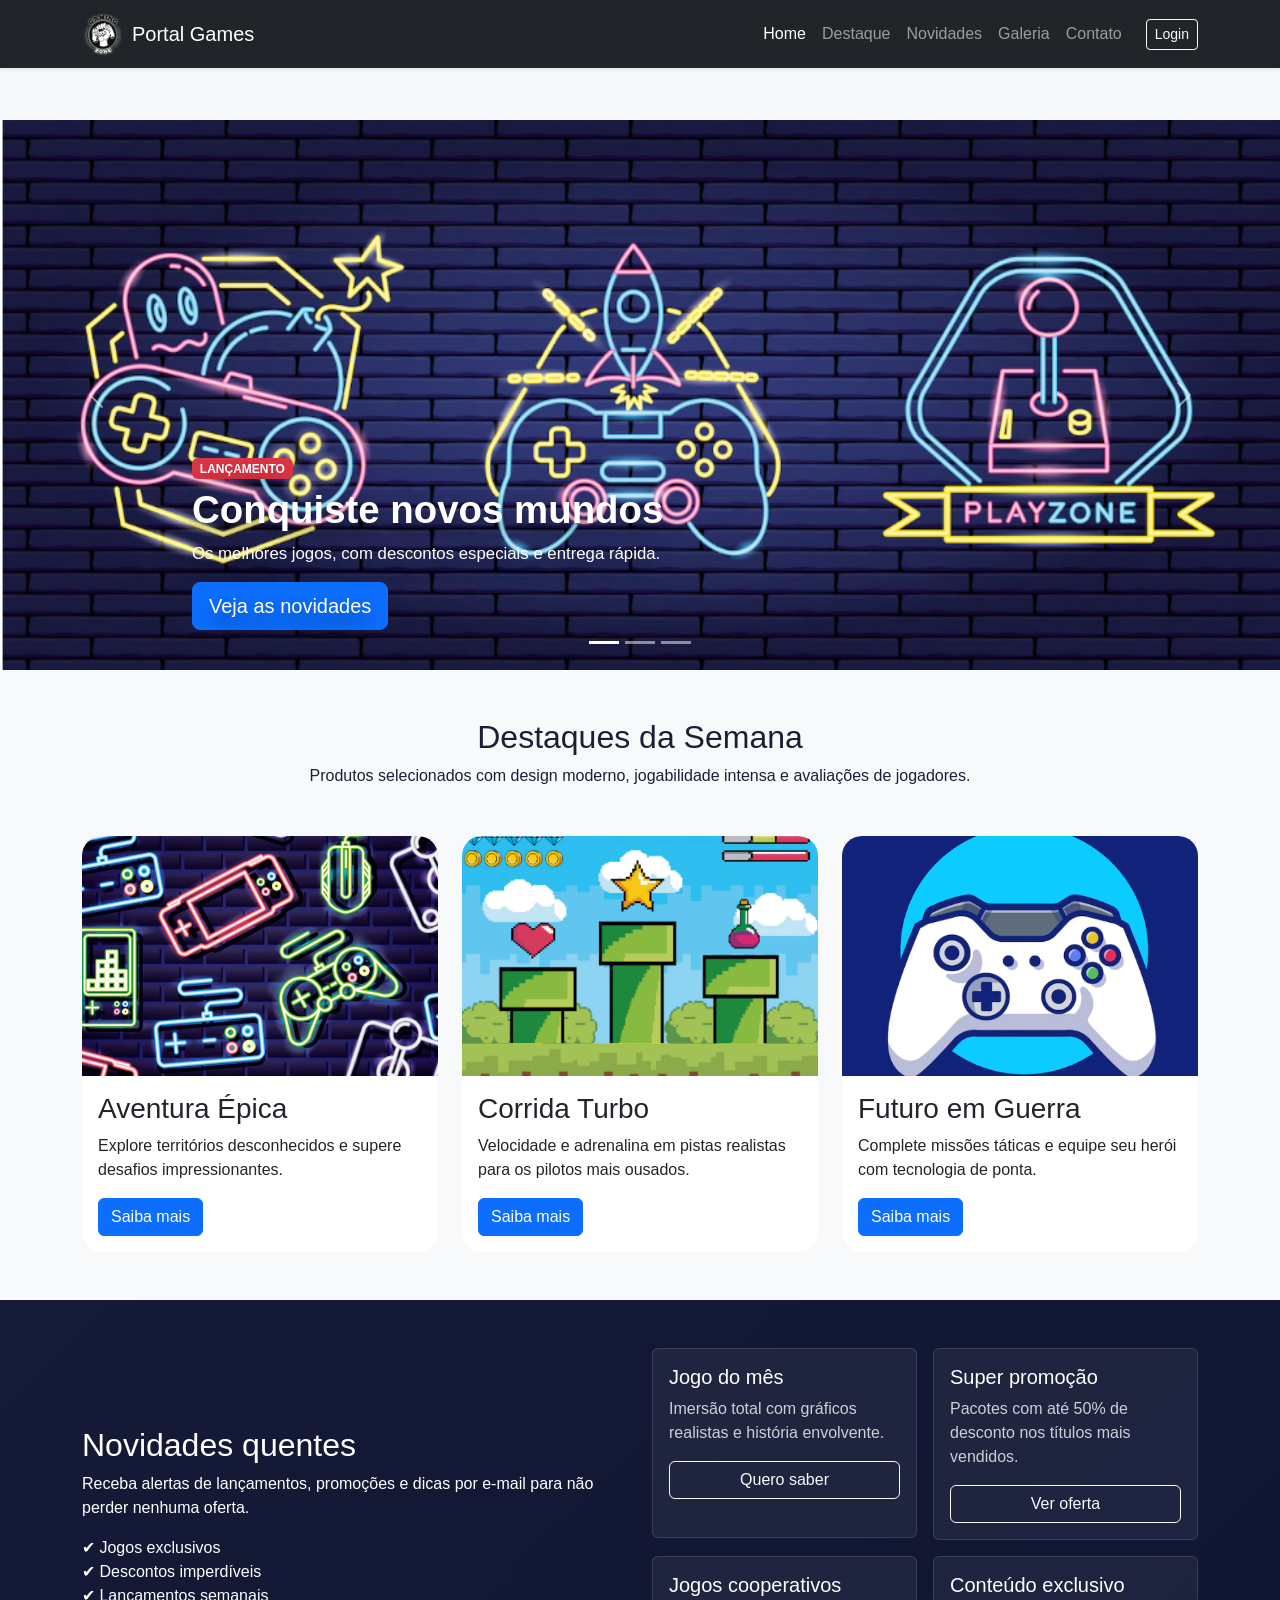
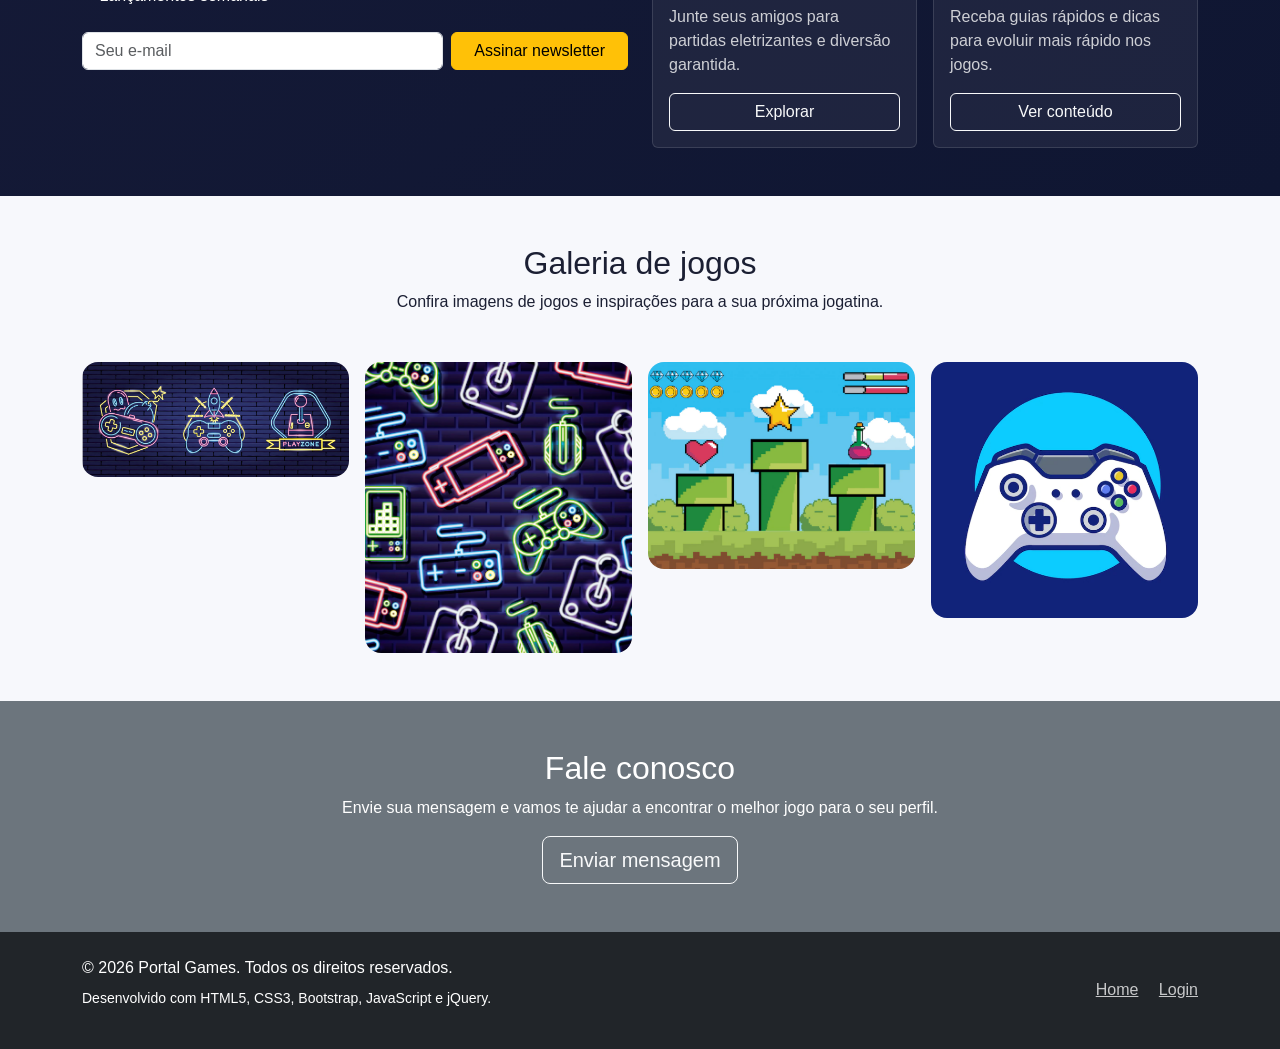
==== index.html @ 5edf31e1 "Adiciona projeto Site Games Senai com homepage responsiva e login" ====
<!DOCTYPE html>
<html lang="pt-br">

<head>
  <meta charset="UTF-8">
  <meta http-equiv="X-UA-Compatible" content="IE=edge">
  <meta name="viewport" content="width=device-width, initial-scale=1.0">
  <title>Portal Games</title>

  <link href="https://cdn.jsdelivr.net/npm/bootstrap@5.2.2/dist/css/bootstrap.min.css" rel="stylesheet"
    integrity="sha384-Zenh87qX5JnK2Jl0vWa8Ck2rdkQ2Bzep5IDxbcnCeuOxjzrPF/et3URy9Bv1WTRi" crossorigin="anonymous">
  <link rel="stylesheet" href="css/estilo.css">
</head>

<body>
  <header>
    <nav class="navbar navbar-expand-lg navbar-dark fixed-top bg-dark shadow-sm">
      <div class="container">
        <a class="navbar-brand d-flex align-items-center" href="#home">
          <img src="img/logo.png" alt="Portal Games" class="logo me-2">
          <span>Portal Games</span>
        </a>
        <button class="navbar-toggler" type="button" data-bs-toggle="collapse" data-bs-target="#navbarNav"
          aria-controls="navbarNav" aria-expanded="false" aria-label="Alternar navegação">
          <span class="navbar-toggler-icon"></span>
        </button>
        <div class="collapse navbar-collapse" id="navbarNav">
          <ul class="navbar-nav ms-auto align-items-lg-center">
            <li class="nav-item"><a class="nav-link active" href="#home">Home</a></li>
            <li class="nav-item"><a class="nav-link" href="#destaque">Destaque</a></li>
            <li class="nav-item"><a class="nav-link" href="#novidades">Novidades</a></li>
            <li class="nav-item"><a class="nav-link" href="#galeria">Galeria</a></li>
            <li class="nav-item"><a class="nav-link" href="#contato">Contato</a></li>
            <li class="nav-item ms-lg-3"><a class="btn btn-outline-light btn-sm" href="login.html">Login</a></li>
          </ul>
        </div>
      </div>
    </nav>
  </header>

  <main class="pt-5">
    <section id="home" class="banner-section">
      <div id="bannerCarousel" class="carousel slide" data-bs-ride="carousel">
        <div class="carousel-indicators">
          <button type="button" data-bs-target="#bannerCarousel" data-bs-slide-to="0" class="active"
            aria-current="true" aria-label="Slide 1"></button>
          <button type="button" data-bs-target="#bannerCarousel" data-bs-slide-to="1" aria-label="Slide 2"></button>
          <button type="button" data-bs-target="#bannerCarousel" data-bs-slide-to="2" aria-label="Slide 3"></button>
        </div>
        <div class="carousel-inner">
          <div class="carousel-item active">
            <img src="img/banner1.PNG" class="d-block w-100" alt="Lançamentos de jogos">
            <div class="carousel-caption d-none d-md-block text-start">
              <span class="badge bg-danger mb-2">LANÇAMENTO</span>
              <h1>Conquiste novos mundos</h1>
              <p>Os melhores jogos, com descontos especiais e entrega rápida.</p>
              <a class="btn btn-primary btn-lg" href="#novidades">Veja as novidades</a>
            </div>
          </div>
          <div class="carousel-item">
            <img src="img/banner2.PNG" class="d-block w-100" alt="Jogos de ação">
            <div class="carousel-caption d-none d-md-block text-start">
              <span class="badge bg-warning text-dark mb-2">EXCLUSIVO</span>
              <h1>Explosão de ofertas</h1>
              <p>Gameplays incríveis e ofertas que deixam todo mundo ligado.</p>
              <a class="btn btn-light btn-lg" href="#destaque">Confira os destaques</a>
            </div>
          </div>
          <div class="carousel-item">
            <img src="img/banner3.PNG" class="d-block w-100" alt="Comunidade gamer">
            <div class="carousel-caption d-none d-md-block text-start">
              <span class="badge bg-info text-dark mb-2">COMUNIDADE</span>
              <h1>Junte-se à nossa comunidade</h1>
              <p>Cadastre-se e receba ofertas exclusivas, dicas e novidades primeiro.</p>
              <a class="btn btn-primary btn-lg" href="login.html">Entrar agora</a>
            </div>
          </div>
        </div>
        <button class="carousel-control-prev" type="button" data-bs-target="#bannerCarousel" data-bs-slide="prev">
          <span class="carousel-control-prev-icon" aria-hidden="true"></span>
          <span class="visually-hidden">Anterior</span>
        </button>
        <button class="carousel-control-next" type="button" data-bs-target="#bannerCarousel" data-bs-slide="next">
          <span class="carousel-control-next-icon" aria-hidden="true"></span>
          <span class="visually-hidden">Próximo</span>
        </button>
      </div>
    </section>

    <section id="destaque" class="py-5 bg-light">
      <div class="container">
        <div class="text-center mb-5">
          <h2>Destaques da Semana</h2>
          <p>Produtos selecionados com design moderno, jogabilidade intensa e avaliações de jogadores.</p>
        </div>
        <div class="row g-4">
          <div class="col-lg-4">
            <article class="card destaque-card h-100">
              <img src="img/jogo1.PNG" class="card-img-top" alt="Jogo de aventura">
              <div class="card-body">
                <h3 class="card-title">Aventura Épica</h3>
                <p class="card-text">Explore territórios desconhecidos e supere desafios impressionantes.</p>
                <button class="btn btn-primary" onclick="showProduct('Aventura Épica')">Saiba mais</button>
              </div>
            </article>
          </div>
          <div class="col-lg-4">
            <article class="card destaque-card h-100">
              <img src="img/jogo2.PNG" class="card-img-top" alt="Jogo de corrida">
              <div class="card-body">
                <h3 class="card-title">Corrida Turbo</h3>
                <p class="card-text">Velocidade e adrenalina em pistas realistas para os pilotos mais ousados.</p>
                <button class="btn btn-primary" onclick="showProduct('Corrida Turbo')">Saiba mais</button>
              </div>
            </article>
          </div>
          <div class="col-lg-4">
            <article class="card destaque-card h-100">
              <img src="img/jogo3.PNG" class="card-img-top" alt="Jogo futurista">
              <div class="card-body">
                <h3 class="card-title">Futuro em Guerra</h3>
                <p class="card-text">Complete missões táticas e equipe seu herói com tecnologia de ponta.</p>
                <button class="btn btn-primary" onclick="showProduct('Futuro em Guerra')">Saiba mais</button>
              </div>
            </article>
          </div>
        </div>
      </div>
    </section>

    <section id="novidades" class="py-5 text-white novedades-section">
      <div class="container">
        <div class="row align-items-center">
          <div class="col-lg-6">
            <h2>Novidades quentes</h2>
            <p>Receba alertas de lançamentos, promoções e dicas por e-mail para não perder nenhuma oferta.</p>
            <ul class="list-unstyled mb-4">
              <li>✔ Jogos exclusivos</li>
              <li>✔ Descontos imperdíveis</li>
              <li>✔ Lançamentos semanais</li>
            </ul>
            <form id="newsletter-form" class="row g-2" onsubmit="subscribeNewsletter(event)">
              <div class="col-sm-8">
                <input type="email" id="newsletter-email" class="form-control" placeholder="Seu e-mail" required>
              </div>
              <div class="col-sm-4">
                <button type="submit" class="btn btn-warning w-100">Assinar newsletter</button>
              </div>
            </form>
          </div>
          <div class="col-lg-6">
            <div class="row g-3">
              <div class="col-sm-6">
                <div class="card novidade-card p-3">
                  <h3 class="h5">Jogo do mês</h3>
                  <p>Imersão total com gráficos realistas e história envolvente.</p>
                  <button class="btn btn-outline-light novidade-btn" data-item="Jogo do mês">Quero saber</button>
                </div>
              </div>
              <div class="col-sm-6">
                <div class="card novidade-card p-3">
                  <h3 class="h5">Super promoção</h3>
                  <p>Pacotes com até 50% de desconto nos títulos mais vendidos.</p>
                  <button class="btn btn-outline-light novidade-btn" data-item="Super promoção">Ver oferta</button>
                </div>
              </div>
              <div class="col-sm-6">
                <div class="card novidade-card p-3">
                  <h3 class="h5">Jogos cooperativos</h3>
                  <p>Junte seus amigos para partidas eletrizantes e diversão garantida.</p>
                  <button class="btn btn-outline-light novidade-btn" data-item="Jogos cooperativos">Explorar</button>
                </div>
              </div>
              <div class="col-sm-6">
                <div class="card novidade-card p-3">
                  <h3 class="h5">Conteúdo exclusivo</h3>
                  <p>Receba guias rápidos e dicas para evoluir mais rápido nos jogos.</p>
                  <button class="btn btn-outline-light novidade-btn" data-item="Conteúdo exclusivo">Ver conteúdo</button>
                </div>
              </div>
            </div>
          </div>
        </div>
      </div>
    </section>

    <section id="galeria" class="py-5">
      <div class="container">
        <div class="text-center mb-5">
          <h2>Galeria de jogos</h2>
          <p>Confira imagens de jogos e inspirações para a sua próxima jogatina.</p>
        </div>
        <div class="row g-3">
          <div class="col-sm-6 col-lg-3">
            <div class="gallery-item">
              <img src="img/banner1.PNG" alt="Galeria 1" class="img-fluid rounded shadow-sm">
            </div>
          </div>
          <div class="col-sm-6 col-lg-3">
            <div class="gallery-item">
              <img src="img/jogo1.PNG" alt="Galeria 2" class="img-fluid rounded shadow-sm">
            </div>
          </div>
          <div class="col-sm-6 col-lg-3">
            <div class="gallery-item">
              <img src="img/jogo2.PNG" alt="Galeria 3" class="img-fluid rounded shadow-sm">
            </div>
          </div>
          <div class="col-sm-6 col-lg-3">
            <div class="gallery-item">
              <img src="img/jogo3.PNG" alt="Galeria 4" class="img-fluid rounded shadow-sm">
            </div>
          </div>
        </div>
      </div>
    </section>

    <section id="contato" class="py-5 bg-secondary text-white">
      <div class="container text-center">
        <h2>Fale conosco</h2>
        <p>Envie sua mensagem e vamos te ajudar a encontrar o melhor jogo para o seu perfil.</p>
        <button type="button" class="btn btn-outline-light btn-lg" onclick="showMessage('Em breve responderemos seu contato!')">Enviar mensagem</button>
      </div>
    </section>
  </main>

  <footer class="footer-section py-4 bg-dark text-white">
    <div class="container">
      <div class="row align-items-center">
        <div class="col-md-6">
          <p class="mb-2">© 2026 Portal Games. Todos os direitos reservados.</p>
          <p class="small">Desenvolvido com HTML5, CSS3, Bootstrap, JavaScript e jQuery.</p>
        </div>
        <div class="col-md-6 text-md-end">
          <a href="#home" class="footer-link me-3">Home</a>
          <a href="login.html" class="footer-link">Login</a>
        </div>
      </div>
    </div>
  </footer>

  <button id="voltar-topo" type="button" class="btn btn-primary" onclick="topo()">&uarr; Topo</button>

  <script src="https://code.jquery.com/jquery-3.6.1.min.js"
    integrity="sha256-3zlB5s2uwoUzrXK3BT7AX3FyvojsraNFxCc2vC/7pNI=" crossorigin="anonymous"></script>
  <script src="js/jquery-script.js"></script>
  <script src="js/script.js"></script>
  <script src="https://cdn.jsdelivr.net/npm/bootstrap@5.2.2/dist/js/bootstrap.bundle.min.js"
    integrity="sha384-OERcA2EqjJCMA+/3y+gxIOqMEjwtxJY7qPCqsdltbNJuaOe923+mo//f6V8Qbsw3"
    crossorigin="anonymous"></script>
</body>

</html>
---- css/estilo.css ----
:root {
  --bg-dark: #0b1020;
  --bg-light: #f7f8fc;
  --accent: #ff6b40;
  --accent-dark: #d94a29;
  --text-dark: #1b1f33;
  --text-light: #f8f9fb;
}

* {
  box-sizing: border-box;
}

body {
  margin: 0;
  font-family: "Inter", "Segoe UI", Tahoma, Geneva, Verdana, sans-serif;
  background-color: var(--bg-light);
  color: var(--text-dark);
}

a {
  color: inherit;
}

img {
  max-width: 100%;
  display: block;
}

.navbar-brand img.logo {
  width: 42px;
  height: 42px;
  object-fit: contain;
  filter: drop-shadow(0 0 1px rgba(255, 255, 255, .8));
}

.banner-section {
  position: relative;
  margin-top: 72px;
}

.carousel-caption {
  max-width: 540px;
  text-shadow: 0 10px 18px rgba(0, 0, 0, 0.45);
}

.carousel-caption h1 {
  font-size: clamp(2rem, 3vw, 3.5rem);
  font-weight: 700;
}

.carousel-caption p {
  font-size: 1.05rem;
}

.destaque-card {
  border: none;
  border-radius: 1.25rem;
  overflow: hidden;
  transition: transform 0.25s ease, box-shadow 0.25s ease;
}

.destaque-card:hover {
  transform: translateY(-6px);
  box-shadow: 0 24px 50px rgba(20, 28, 76, 0.12);
}

.destaque-card img {
  height: 240px;
  object-fit: cover;
}

.novedades-section {
  background: linear-gradient(135deg, #151a37 0%, #0f1632 100%);
}

.novidade-card {
  min-height: 190px;
  border: 1px solid rgba(255, 255, 255, 0.12);
  background-color: rgba(255, 255, 255, 0.06);
}

.novidade-card h3 {
  color: #ffffff;
}

.novidade-card p {
  color: rgba(255, 255, 255, 0.78);
}

.gallery-item {
  border-radius: 1rem;
  overflow: hidden;
}

.footer-section {
  background-color: #090b16;
}

.footer-link {
  color: rgba(255, 255, 255, 0.75);
  transition: color .2s ease;
}

.footer-link:hover {
  color: var(--accent);
}

#voltar-topo {
  position: fixed;
  right: 20px;
  bottom: 20px;
  display: none;
  z-index: 99;
}

.login-page {
  background: linear-gradient(180deg, #111726 0%, #161d39 50%, #0f1632 100%);
  color: #edf2ff;
  min-height: 100vh;
}

.login-page header,
.login-page footer {
  background: #0e1425;
}

.login-page .card {
  background: rgba(255, 255, 255, 0.06);
  border: 1px solid rgba(255, 255, 255, 0.1);
}

.login-page .form-control {
  background: rgba(255, 255, 255, 0.08);
  color: #fff;
  border: 1px solid rgba(255, 255, 255, 0.15);
}

.login-page .form-control:focus {
  background-color: rgba(255, 255, 255, 0.12);
  color: #fff;
  border-color: var(--accent);
  box-shadow: 0 0 0 0.2rem rgba(255, 107, 64, 0.2);
}

.login-page .btn-outline-light {
  border-color: rgba(255, 255, 255, 0.55);
}

.login-page .btn-outline-light:hover {
  background-color: rgba(255, 255, 255, 0.12);
}

.alert {
  border-radius: 0.85rem;
}

@media (max-width: 767px) {
  .carousel-caption {
    text-align: center;
  }

  .carousel-caption h1 {
    font-size: 2.1rem;
  }

  .banner-section {
    margin-top: 0;
  }
}

@media (max-width: 575px) {
  .navbar-brand span {
    display: none;
  }

  .footer-link {
    display: block;
    margin-bottom: 0.5rem;
  }
}
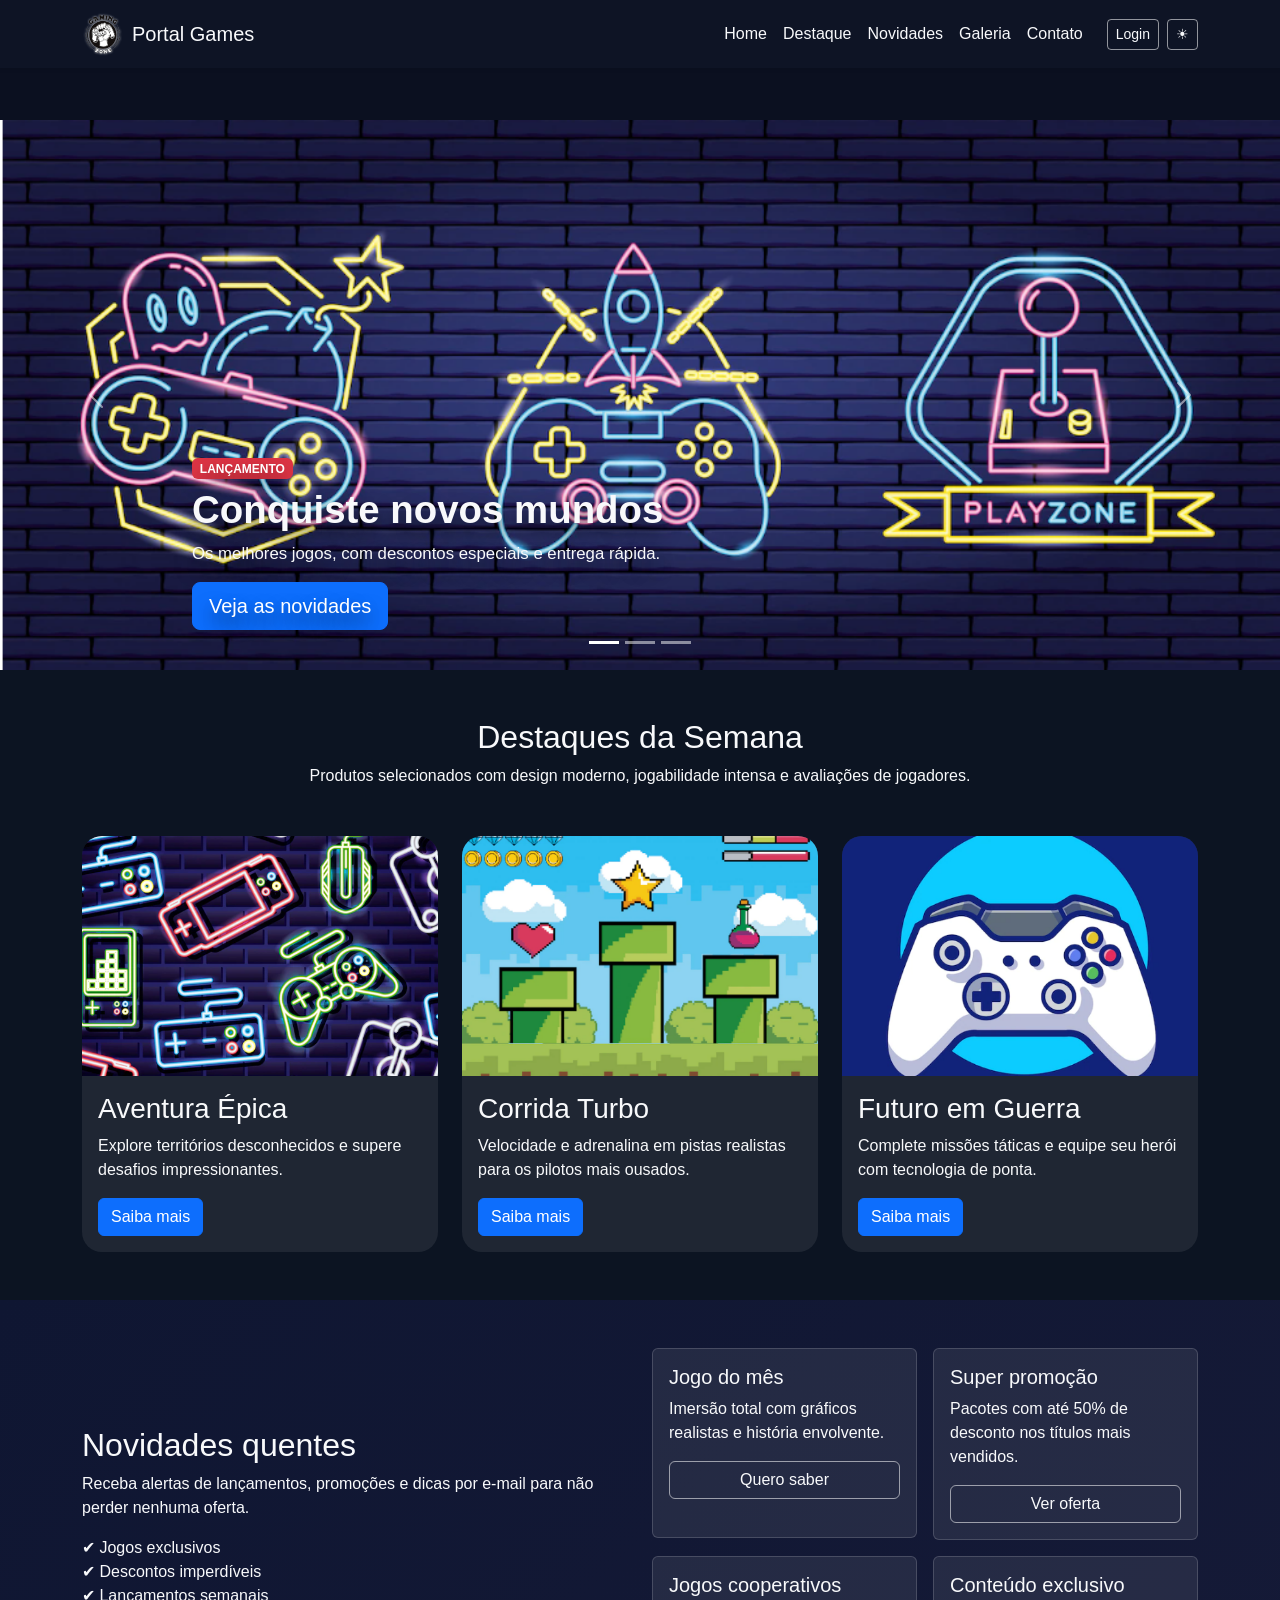
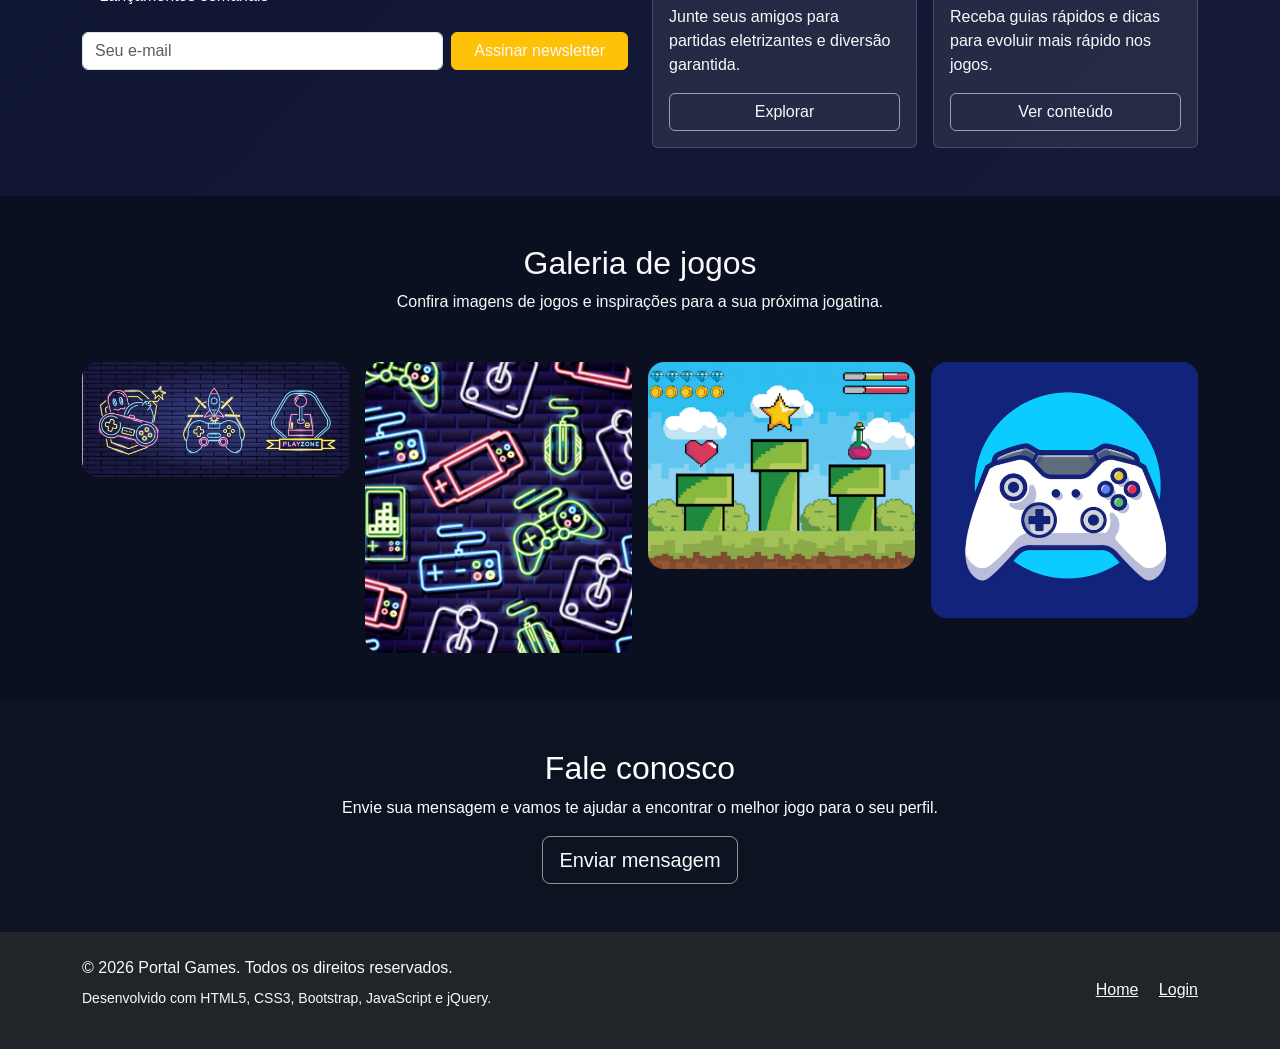
==== commit 4f06cbb1: "Melhorias necessárias para aplicação" ====
--- a/index.html
+++ b/index.html
@@ -32,6 +32,7 @@
             <li class="nav-item"><a class="nav-link" href="#galeria">Galeria</a></li>
             <li class="nav-item"><a class="nav-link" href="#contato">Contato</a></li>
             <li class="nav-item ms-lg-3"><a class="btn btn-outline-light btn-sm" href="login.html">Login</a></li>
+            <li class="nav-item ms-2"><button id="theme-toggle" type="button" class="btn btn-outline-light btn-sm">☀</button></li>
           </ul>
         </div>
       </div>
@@ -241,8 +242,7 @@
 
   <button id="voltar-topo" type="button" class="btn btn-primary" onclick="topo()">&uarr; Topo</button>
 
-  <script src="https://code.jquery.com/jquery-3.6.1.min.js"
-    integrity="sha256-3zlB5s2uwoUzrXK3BT7AX3FyvojsraNFxCc2vC/7pNI=" crossorigin="anonymous"></script>
+  <script src="https://code.jquery.com/jquery-3.6.1.min.js" crossorigin="anonymous"></script>
   <script src="js/jquery-script.js"></script>
   <script src="js/script.js"></script>
   <script src="https://cdn.jsdelivr.net/npm/bootstrap@5.2.2/dist/js/bootstrap.bundle.min.js"
--- a/css/estilo.css
+++ b/css/estilo.css
@@ -5,21 +5,92 @@
   --accent-dark: #d94a29;
   --text-dark: #1b1f33;
   --text-light: #f8f9fb;
-}
-
-* {
-  box-sizing: border-box;
+  --page-bg: #f7f8fc;
+  --page-text: #1b1f33;
+  --surface: #ffffff;
+  --surface-secondary: #f1f4fb;
+  --surface-strong: #0f1632;
+  --navbar-bg: #0e1425;
+  --footer-bg: #090b16;
+  --card-bg: #ffffff;
+  --card-border: rgba(0, 0, 0, 0.08);
+  --link-color: #0d6efd;
 }
 
 body {
   margin: 0;
   font-family: "Inter", "Segoe UI", Tahoma, Geneva, Verdana, sans-serif;
-  background-color: var(--bg-light);
-  color: var(--text-dark);
+  background-color: var(--page-bg);
+  color: var(--page-text);
+}
+
+body.dark-theme {
+  --page-bg: #0b1020;
+  --page-text: #f8f9fb;
+  --surface: rgba(255, 255, 255, 0.04);
+  --surface-secondary: #111b33;
+  --surface-strong: #0f1632;
+  --navbar-bg: #0e1425;
+  --footer-bg: #090b16;
+  --card-bg: rgba(255, 255, 255, 0.05);
+  --card-border: rgba(255, 255, 255, 0.12);
+  --link-color: #ffcc55;
+}
+
+body.light-theme {
+  --page-bg: #f7f8fc;
+  --page-text: #1b1f33;
+  --surface: #ffffff;
+  --surface-secondary: #eef2ff;
+  --surface-strong: #dfe9f8;
+  --navbar-bg: #ffffff;
+  --footer-bg: #f5f7ff;
+  --card-bg: #ffffff;
+  --card-border: rgba(0, 0, 0, 0.08);
+  --link-color: #0d6efd;
+}
+
+* {
+  box-sizing: border-box;
+}
+
+body {
+  margin: 0;
+  font-family: "Inter", "Segoe UI", Tahoma, Geneva, Verdana, sans-serif;
+  background-color: var(--page-bg);
+  color: var(--page-text);
 }
 
 a {
-  color: inherit;
+  color: var(--link-color);
+}
+
+body,
+.navbar,
+.footer-section,
+.card,
+.destaque-card,
+.novidade-card,
+.gallery-item,
+.login-page .card,
+.login-page header,
+.form-control,
+.btn,
+.novedades-section {
+  transition: background-color .35s ease, color .35s ease, border-color .35s ease, box-shadow .35s ease;
+}
+
+body:not(.dark-theme):not(.light-theme) {
+  --page-bg: #f7f8fc;
+  --page-text: #1b1f33;
+  --surface: #ffffff;
+  --surface-secondary: #f1f4fb;
+  --surface-strong: #0f1632;
+  --navbar-bg: #0e1425;
+  --footer-bg: #090b16;
+  --card-bg: #ffffff;
+  --card-border: rgba(0, 0, 0, 0.08);
+  --link-color: #0d6efd;
 }
 
 img {
@@ -104,6 +175,321 @@
 
 .footer-link:hover {
   color: var(--accent);
+}
+
+.light-theme .navbar {
+  background-color: var(--navbar-bg) !important;
+}
+
+.light-theme .navbar .nav-link,
+.light-theme .navbar-brand span,
+.light-theme .navbar .btn {
+  color: #1b1f33 !important;
+}
+
+.light-theme .navbar .btn-outline-light {
+  color: #1b1f33;
+  border-color: rgba(0, 0, 0, 0.12);
+}
+
+.light-theme .navbar .btn-outline-light:hover {
+  background-color: rgba(0, 0, 0, 0.05);
+}
+
+.light-theme .carousel-caption {
+  text-shadow: none;
+  color: #1b1f33;
+}
+
+.light-theme .destaque-card,
+.light-theme .card,
+.light-theme .gallery-item,
+.light-theme .login-page .card {
+  background-color: var(--card-bg) !important;
+  border-color: var(--card-border) !important;
+}
+
+.light-theme .destaque-card h3,
+.light-theme .card h3,
+.light-theme .card p,
+.light-theme .card-body,
+.light-theme .card-text,
+.light-theme .novedade-card h3,
+.light-theme .novedade-card p,
+.light-theme .novedades-section h2,
+.light-theme .novedades-section p,
+.light-theme .novedades-section li,
+.light-theme .novedades-section .btn,
+.light-theme .footer-section,
+.light-theme .footer-link,
+.light-theme .footer-link:hover,
+.light-theme .login-page,
+.light-theme .login-page header,
+.light-theme .login-page footer,
+.light-theme .login-page .form-control {
+  color: #1b1f33 !important;
+}
+
+.light-theme .novedades-section {
+  background: linear-gradient(135deg, #eef2ff 0%, #dfe9f8 100%);
+}
+
+.light-theme .novidade-card {
+  background-color: #ffffff;
+  border-color: rgba(0, 0, 0, 0.08);
+}
+
+.light-theme .novidade-card h3 {
+  color: #1b1f33 !important;
+}
+
+.light-theme .novidade-card p {
+  color: rgba(27, 31, 51, 0.8) !important;
+}
+
+.light-theme .footer-section {
+  background-color: var(--footer-bg) !important;
+  color: #1b1f33;
+}
+
+.light-theme .footer-link {
+  color: #1b1f33;
+}
+
+.light-theme .footer-link:hover {
+  color: #0d6efd;
+}
+
+.dark-theme .navbar {
+  background-color: var(--navbar-bg) !important;
+}
+
+.dark-theme .navbar .nav-link,
+.dark-theme .navbar-brand span,
+.dark-theme .navbar .btn {
+  color: #f8f9fb !important;
+}
+
+.dark-theme .carousel-caption {
+  text-shadow: 0 10px 18px rgba(0, 0, 0, 0.65);
+  color: #f8f9fb;
+}
+
+.dark-theme .destaque-card,
+.dark-theme .card,
+.dark-theme .gallery-item,
+.dark-theme .novidade-card,
+.dark-theme .login-page .card {
+  background-color: rgba(255, 255, 255, 0.05) !important;
+  border-color: rgba(255, 255, 255, 0.10) !important;
+}
+
+.dark-theme .destaque-card h3,
+.dark-theme .card h3,
+.dark-theme .card p,
+.dark-theme .novedade-card h3,
+.dark-theme .novedade-card p,
+.dark-theme .novedades-section h2,
+.dark-theme .novedades-section p,
+.dark-theme .novedades-section li,
+.dark-theme .novedades-section .btn,
+.dark-theme .login-page,
+.dark-theme .login-page header,
+.dark-theme .login-page footer,
+.dark-theme .login-page .form-control,
+.dark-theme .footer-section,
+.dark-theme .footer-link,
+.dark-theme .footer-link:hover {
+  color: #f8f9fb !important;
+}
+
+.dark-theme .novedade-card p {
+  color: rgba(248, 249, 251, 0.85) !important;
+}
+
+.dark-theme .btn-outline-light {
+  border-color: rgba(255, 255, 255, 0.55);
+}
+
+.dark-theme .navbar .btn-outline-light:hover {
+  background-color: rgba(255, 255, 255, 0.12);
+}
+
+.dark-theme .bg-light,
+.dark-theme .bg-white,
+.dark-theme .bg-secondary {
+  background-color: #0c1422 !important;
+}
+
+.dark-theme .card,
+.dark-theme .destaque-card,
+.dark-theme .novidade-card,
+.dark-theme .gallery-item,
+.dark-theme .login-page .card {
+  background-color: rgba(255, 255, 255, 0.08) !important;
+  border-color: rgba(255, 255, 255, 0.16) !important;
+}
+
+.dark-theme .card-body,
+.dark-theme .card-title,
+.dark-theme .card h3,
+.dark-theme .card p,
+.dark-theme .card-text,
+.dark-theme .novedade-card h3,
+.dark-theme .novedade-card p,
+.dark-theme .novedade-card .btn,
+.dark-theme .novedades-section h2,
+.dark-theme .novedades-section p,
+.dark-theme .novedades-section li,
+.dark-theme .novedades-section .btn {
+  color: #f8f9fb !important;
+}
+
+.dark-theme .novedades-section {
+  background: linear-gradient(135deg, #0f1632 0%, #151a37 100%);
+}
+
+body.login-page.dark-theme .card,
+body.login-page.dark-theme .destaque-card,
+body.login-page.dark-theme .novidade-card,
+body.login-page.dark-theme .gallery-item {
+  background-color: #f8f9ff !important;
+  border-color: rgba(0, 0, 0, 0.12) !important;
+}
+
+body.login-page.dark-theme .card h2,
+body.login-page.dark-theme .card h3,
+body.login-page.dark-theme .card p,
+body.login-page.dark-theme .card label,
+body.login-page.dark-theme .card .form-label,
+body.login-page.dark-theme .card ul li,
+body.login-page.dark-theme .card .btn,
+body.login-page.dark-theme .card .btn-outline-primary,
+body.login-page.dark-theme .card .btn-success,
+body.login-page.dark-theme .card small,
+body.login-page.dark-theme .card a {
+  color: #1b1f33 !important;
+}
+
+body.login-page.dark-theme .form-control {
+  background: #ffffff !important;
+  color: #1b1f33 !important;
+  border-color: rgba(0, 0, 0, 0.12) !important;
+}
+
+body.login-page.dark-theme .form-control::placeholder {
+  color: rgba(27, 31, 51, 0.45) !important;
+}
+
+body.login-page.dark-theme .form-control:focus {
+  background-color: #ffffff !important;
+  color: #1b1f33 !important;
+  border-color: var(--accent) !important;
+  box-shadow: 0 0 0 0.2rem rgba(255, 107, 64, 0.2) !important;
+}
+
+body.login-page.dark-theme .card,
+body.login-page.dark-theme .login-page .card,
+body.login-page.dark-theme .card h2,
+body.login-page.dark-theme .card h3,
+body.login-page.dark-theme .card p,
+body.login-page.dark-theme .card label,
+body.login-page.dark-theme .card .form-label,
+body.login-page.dark-theme .card ul li,
+body.login-page.dark-theme .card .btn,
+body.login-page.dark-theme .card .btn-outline-primary,
+body.login-page.dark-theme .card .btn-success,
+body.login-page.dark-theme .card small,
+body.login-page.dark-theme .card a,
+body.login-page.dark-theme .form-control,
+body.login-page.dark-theme .form-control::placeholder,
+body.login-page.dark-theme .btn-outline-primary,
+body.login-page.dark-theme .btn-success,
+body.login-page.dark-theme .btn-outline-light {
+  color: #1b1f33 !important;
+}
+
+body.login-page.dark-theme .card,
+body.login-page.dark-theme .login-page .card {
+  background-color: #ffffff !important;
+  border-color: rgba(0, 0, 0, 0.12) !important;
+}
+
+body.login-page.dark-theme .form-control {
+  background: #ffffff !important;
+  color: #1b1f33 !important;
+  border-color: rgba(0, 0, 0, 0.12) !important;
+}
+
+body.login-page.dark-theme .form-control::placeholder {
+  color: rgba(27, 31, 51, 0.45) !important;
+}
+
+
+body.login-page.dark-theme .card,
+body.login-page.dark-theme .destaque-card,
+body.login-page.dark-theme .novidade-card,
+body.login-page.dark-theme .gallery-item,
+body.login-page.dark-theme .login-page .card,
+body.login-page.dark-theme section.card {
+  background-color: #ffffff !important;
+  border-color: rgba(0, 0, 0, 0.12) !important;
+  box-shadow: 0 12px 30px rgba(0, 0, 0, 0.08) !important;
+}
+
+body.login-page.dark-theme .card h2,
+body.login-page.dark-theme .card h3,
+body.login-page.dark-theme .card p,
+body.login-page.dark-theme .login-page .card label,
+body.login-page.dark-theme .login-page .card .form-label,
+body.login-page.dark-theme .login-page .card ul li,
+body.login-page.dark-theme .login-page .card .btn,
+body.login-page.dark-theme .login-page .card .btn-outline-primary,
+body.login-page.dark-theme .login-page .card .btn-success,
+body.login-page.dark-theme .login-page .card small,
+body.login-page.dark-theme .login-page .card a {
+  color: #1b1f33 !important;
+}
+
+body.login-page.dark-theme .form-control {
+  background: #ffffff !important;
+  color: #1b1f33 !important;
+  border-color: rgba(0, 0, 0, 0.12) !important;
+}
+
+body.login-page.dark-theme .form-control::placeholder {
+  color: rgba(27, 31, 51, 0.45) !important;
+}
+
+body.login-page.dark-theme .btn-outline-primary,
+body.login-page.dark-theme .btn-success,
+body.login-page.dark-theme .btn-outline-light {
+  color: #1b1f33 !important;
+}
+
+.light-theme .login-page {
+  background: #f4f7ff;
+  color: #1b1f33;
+}
+
+.light-theme .login-page header,
+.light-theme .login-page footer {
+  background: #ffffff;
+}
+
+.light-theme .login-page .form-control {
+  background: #f7f9ff;
+  color: #1b1f33;
+  border-color: rgba(0, 0, 0, 0.15);
+}
+
+.light-theme .login-page .btn-outline-light {
+  color: #1b1f33;
+  border-color: rgba(0, 0, 0, 0.18);
+}
+
+.light-theme .login-page .btn-outline-light:hover {
+  background-color: rgba(0, 0, 0, 0.04);
 }
 
 #voltar-topo {
@@ -126,19 +512,42 @@
 }
 
 .login-page .card {
-  background: rgba(255, 255, 255, 0.06);
-  border: 1px solid rgba(255, 255, 255, 0.1);
+  background: rgba(8, 16, 28, 0.96);
+  border: 1px solid rgba(255, 255, 255, 0.15);
+}
+
+.login-page .card h2,
+.login-page .card p,
+.login-page .card label,
+.login-page .card .form-label,
+.login-page .card ul li,
+.login-page .card .btn,
+.login-page .card .btn-outline-primary,
+.login-page .card .btn-success {
+  color: #f8f9ff !important;
+}
+
+.login-page .card ul li {
+  color: rgba(248, 249, 255, 0.82) !important;
+}
+
+.login-page .card h2 {
+  text-shadow: 0 1px 4px rgba(0, 0, 0, 0.35);
 }
 
 .login-page .form-control {
-  background: rgba(255, 255, 255, 0.08);
-  color: #fff;
-  border: 1px solid rgba(255, 255, 255, 0.15);
+  background: rgba(255, 255, 255, 0.10);
+  color: #f8f9ff;
+  border: 1px solid rgba(255, 255, 255, 0.18);
+}
+
+.login-page .form-control::placeholder {
+  color: rgba(248, 249, 255, 0.65);
 }
 
 .login-page .form-control:focus {
-  background-color: rgba(255, 255, 255, 0.12);
-  color: #fff;
+  background-color: rgba(255, 255, 255, 0.14);
+  color: #f8f9ff;
   border-color: var(--accent);
   box-shadow: 0 0 0 0.2rem rgba(255, 107, 64, 0.2);
 }
